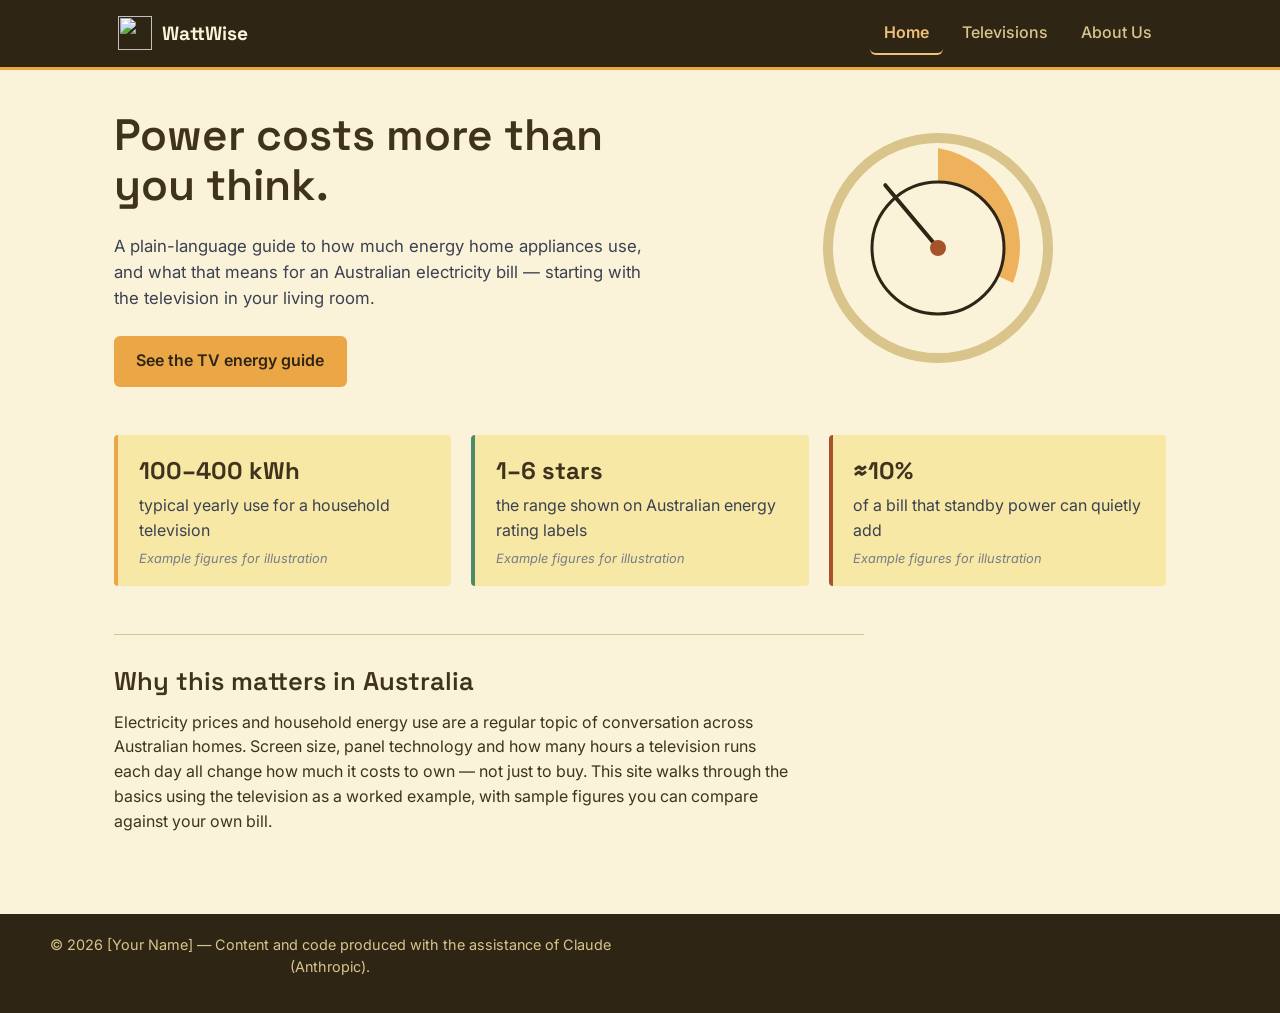
==== index.html @ 352d7a3a "Template" ====
<!DOCTYPE html>
<html lang="en-AU">
<head>
<meta charset="UTF-8">
<meta name="viewport" content="width=device-width, initial-scale=1.0">
<title>WattWise — Understand your appliance energy use</title>
<link rel="preconnect" href="https://fonts.googleapis.com">
<link rel="preconnect" href="https://fonts.gstatic.com" crossorigin>
<link href="https://fonts.googleapis.com/css2?family=Space+Grotesk:wght@500;600;700&family=Inter:wght@400;500;600&display=swap" rel="stylesheet">
<link rel="stylesheet" href="styles.css">
</head>
<body>

<header class="site-header">
  <div class="header-inner">
    <button class="logo" id="logo-btn" aria-label="WattWise home">
      <img src="C:\Users\User\Documents\GitHub\COS30045\PowerIcon.png" alt="" class="logo-mark">
      <span class="logo-text">WattWise</span>
    </button>

    <nav class="main-nav" aria-label="Main">
      <ul>
        <li><a href="#home" class="nav-link" data-page="home">Home</a></li>
        <li><a href="#televisions" class="nav-link" data-page="televisions">Televisions</a></li>
        <li><a href="#about" class="nav-link" data-page="about">About Us</a></li>
      </ul>
    </nav>
  </div>
</header>

<main>

  <!-- HOME PAGE -->
  <section id="home" class="page" data-title="WattWise — Home">
    <div class="hero">
      <div class="hero-text">
        <h1>Power costs more than you think.</h1>
        <p class="hero-sub">A plain-language guide to how much energy home appliances use, and what that means for an Australian electricity bill — starting with the television in your living room.</p>
        <a href="#televisions" class="cta nav-link" data-page="televisions">See the TV energy guide</a>
      </div>
      <div class="hero-art" aria-hidden="true">
        <svg viewBox="0 0 260 260" class="dial">
          <circle cx="130" cy="130" r="110" class="dial-ring"/>
          <path d="M130 130 L130 30 A100 100 0 0 1 205 165 Z" class="dial-fill"/>
          <circle cx="130" cy="130" r="66" class="dial-hub"/>
          <g class="dial-needle">
            <line x1="130" y1="130" x2="130" y2="48"/>
          </g>
          <circle cx="130" cy="130" r="8" class="dial-pin"/>
        </svg>
      </div>
    </div>

    <div class="stat-row">
      <div class="stat-card" style="--accent:#EBA746">
        <p class="stat-num">100–400 kWh</p>
        <p class="stat-label">typical yearly use for a household television</p>
        <p class="stat-note">Example figures for illustration</p>
      </div>
      <div class="stat-card" style="--accent:#4C8C6B">
        <p class="stat-num">1–6 stars</p>
        <p class="stat-label">the range shown on Australian energy rating labels</p>
        <p class="stat-note">Example figures for illustration</p>
      </div>
      <div class="stat-card" style="--accent:#A6522B">
        <p class="stat-num">≈10%</p>
        <p class="stat-label">of a bill that standby power can quietly add</p>
        <p class="stat-note">Example figures for illustration</p>
      </div>
    </div>

    <div class="info-block">
      <h2>Why this matters in Australia</h2>
      <p>Electricity prices and household energy use are a regular topic of conversation across Australian homes. Screen size, panel technology and how many hours a television runs each day all change how much it costs to own — not just to buy. This site walks through the basics using the television as a worked example, with sample figures you can compare against your own bill.</p>
    </div>
  </section>

  <!-- TELEVISIONS PAGE -->
  <section id="televisions" class="page" data-title="WattWise — Televisions">
    <h1>Comparing television energy use</h1>
    <p class="page-intro">Bigger screens generally draw more power, but panel type and picture settings matter just as much. The table below uses sample figures to show how the numbers might compare across common screen sizes.</p>

    <div class="table-wrap">
      <table>
        <caption>Sample television energy comparison (illustrative data)</caption>
        <thead>
          <tr>
            <th scope="col">Screen size</th>
            <th scope="col">Typical star rating</th>
            <th scope="col">Estimated annual energy</th>
            <th scope="col">Estimated annual cost*</th>
          </tr>
        </thead>
        <tbody>
          <tr>
            <td>32"</td>
            <td>5 stars</td>
            <td>90 kWh</td>
            <td>$27</td>
          </tr>
          <tr>
            <td>50"</td>
            <td>4 stars</td>
            <td>160 kWh</td>
            <td>$48</td>
          </tr>
          <tr>
            <td>65"</td>
            <td>3.5 stars</td>
            <td>230 kWh</td>
            <td>$69</td>
          </tr>
          <tr>
            <td>75"</td>
            <td>3 stars</td>
            <td>310 kWh</td>
            <td>$93</td>
          </tr>
        </tbody>
      </table>
      <p class="table-footnote">*Estimated cost based on a placeholder rate of $0.30 per kWh. Sample data for illustration only — not sourced from a specific product.</p>
    </div>

    <div class="rating-example">
      <h2>Reading a star rating</h2>
      <p>A higher star rating means a television uses less energy for a similar picture size and performance. Here's a sample rating for the 65" example above:</p>
      <div class="star-bar" role="img" aria-label="Sample rating of 3.5 out of 6 stars">
        <span class="star full"></span>
        <span class="star full"></span>
        <span class="star full"></span>
        <span class="star half"></span>
        <span class="star"></span>
        <span class="star"></span>
      </div>
    </div>

    <div class="tips">
      <h2>Three placeholder tips</h2>
      <ul>
        <li>Turn off fully at the wall rather than leaving a television on standby overnight.</li>
        <li>Match screen size to the room — a larger panel run at low brightness can still use less than a smaller one at full brightness.</li>
        <li>Check the star rating label before buying; it's designed for side-by-side comparison.</li>
      </ul>
    </div>
  </section>

  <!-- ABOUT PAGE -->
  <section id="about" class="page" data-title="WattWise — About Us">
    <h1>About this project</h1>
    <p class="page-intro">WattWise is a small teaching example built to demonstrate a simple three-page website with JavaScript-driven navigation, using appliance energy consumption in the Australian market as its subject matter.</p>

    <div class="about-grid">
      <div class="about-card">
        <h2>What's real, what's placeholder</h2>
        <p>The layout, navigation and structure are the actual deliverable. The figures on the Televisions page are sample data included to show how content could be presented — they are not drawn from a specific retailer or product.</p>
      </div>
      <div class="about-card">
        <h2>How it's built</h2>
        <p>One shared HTML page holds all three sections; a small JavaScript file shows and hides them and updates the navigation to reflect the current page, so no reload is needed when moving between Home, Televisions and About Us.</p>
      </div>
    </div>
  </section>

</main>

<footer class="site-footer">
  <p>© <span id="year"></span> [Your Name] — Content and code produced with the assistance of Claude (Anthropic).</p>
</footer>

<script src="script.js"></script>
</body>
</html>
---- styles.css ----
/* ============================================
   WattWise — design tokens
   Palette drawn from a "power/energy" logo concept.
   Replace these hex values if you have an official logo to match.
   ============================================ */
:root {
  /* Colours sampled directly from the WattWise power-icon logo */
  --ink: #3F331E;
  --ink-deep: #2E2515;
  --paper: #FBF3D9;
  --paper-alt: #F8E8A5;
  --amber: #EBA746;
  --amber-light: #F2C179;
  --brown: #7D6744;
  --teal: #4C8C6B;
  --ember: #A6522B;
  --line: #D9C48C;

  --font-head: "Space Grotesk", "Segoe UI", sans-serif;
  --font-body: "Inter", "Segoe UI", sans-serif;
}

* { box-sizing: border-box; }

html { scroll-behavior: smooth; }

body {
  margin: 0;
  font-family: var(--font-body);
  color: var(--ink);
  background: var(--paper);
  line-height: 1.55;
}

h1, h2 {
  font-family: var(--font-head);
  font-weight: 600;
  line-height: 1.15;
  margin: 0 0 0.5em 0;
}

h1 { font-size: clamp(2rem, 4vw, 2.75rem); }
h2 { font-size: clamp(1.3rem, 2.5vw, 1.6rem); }

p { margin: 0 0 1em 0; max-width: 68ch; }

a { color: inherit; }

:focus-visible {
  outline: 3px solid var(--teal);
  outline-offset: 2px;
}

/* ---------- Header / nav ---------- */

.site-header {
  background: var(--ink-deep);
  border-bottom: 3px solid var(--amber);
  position: sticky;
  top: 0;
  z-index: 10;
}

.header-inner {
  max-width: 1100px;
  margin: 0 auto;
  padding: 0.75rem 1.5rem;
  display: flex;
  align-items: center;
  justify-content: space-between;
  gap: 1rem;
  flex-wrap: wrap;
}

.logo {
  display: flex;
  align-items: center;
  gap: 0.6rem;
  background: none;
  border: none;
  cursor: pointer;
  padding: 0.25rem;
  border-radius: 6px;
  transition: transform 0.15s ease;
}

.logo:hover { transform: translateY(-1px); }

.logo-mark { width: 34px; height: 34px; display: block; }

.logo-text {
  font-family: var(--font-head);
  font-weight: 700;
  font-size: 1.2rem;
  color: var(--paper);
}

.main-nav ul {
  list-style: none;
  display: flex;
  gap: 0.25rem;
  margin: 0;
  padding: 0;
}

.nav-link {
  display: inline-block;
  text-decoration: none;
  color: #D9C48C;
  font-weight: 500;
  padding: 0.5rem 0.9rem;
  border-radius: 6px;
  border-bottom: 2px solid transparent;
  transition: color 0.15s ease, background 0.15s ease, border-color 0.15s ease;
}

.nav-link:hover {
  color: var(--paper);
  background: rgba(247, 193, 91, 0.12);
}

.nav-link.active {
  color: var(--amber-light);
  border-bottom-color: var(--amber-light);
  font-weight: 600;
}

/* ---------- Page sections ---------- */

main {
  max-width: 1100px;
  margin: 0 auto;
  padding: 2.5rem 1.5rem 4rem;
}

.page { display: none; }
.page.active { display: block; }

.page-intro { max-width: 70ch; color: #3A4150; }

/* ---------- Home: hero ---------- */

.hero {
  display: grid;
  grid-template-columns: 1.1fr 0.9fr;
  gap: 2.5rem;
  align-items: center;
  margin-bottom: 3rem;
}

.hero-sub { color: #3A4150; font-size: 1.05rem; }

.cta {
  display: inline-block;
  margin-top: 0.5rem;
  background: var(--amber);
  color: var(--ink-deep);
  font-weight: 600;
  padding: 0.75rem 1.4rem;
  border-radius: 6px;
  text-decoration: none;
  transition: background 0.15s ease;
}

.cta:hover { background: var(--amber-light); }

.hero-art { display: flex; justify-content: center; }

.dial { width: 100%; max-width: 260px; }
.dial-ring { fill: none; stroke: var(--line); stroke-width: 10; }
.dial-fill { fill: var(--amber); opacity: 0.85; }
.dial-hub { fill: var(--paper); stroke: var(--ink-deep); stroke-width: 3; }
.dial-needle line {
  stroke: var(--ink-deep);
  stroke-width: 4;
  stroke-linecap: round;
  transform-origin: 130px 130px;
  transform: rotate(-40deg);
  animation: needle-settle 1.1s ease-out;
}
.dial-pin { fill: var(--ember); }

@keyframes needle-settle {
  from { transform: rotate(-140deg); }
  to { transform: rotate(-40deg); }
}

@media (prefers-reduced-motion: reduce) {
  .dial-needle line { animation: none; }
}

/* ---------- Stat cards ---------- */

.stat-row {
  display: grid;
  grid-template-columns: repeat(3, 1fr);
  gap: 1.25rem;
  margin-bottom: 3rem;
}

.stat-card {
  background: var(--paper-alt);
  border-left: 4px solid var(--accent, var(--amber));
  padding: 1.1rem 1.3rem;
  border-radius: 4px;
}

.stat-num {
  font-family: var(--font-head);
  font-weight: 700;
  font-size: 1.5rem;
  margin: 0 0 0.15em 0;
}

.stat-label { margin: 0 0 0.4em 0; color: #3A4150; }

.stat-note {
  margin: 0;
  font-size: 0.8rem;
  color: #767C88;
  font-style: italic;
}

.info-block {
  border-top: 1px solid var(--line);
  padding-top: 2rem;
  max-width: 75ch;
}

/* ---------- Televisions page ---------- */

.table-wrap { margin: 1.75rem 0 2.5rem; overflow-x: auto; }

table {
  border-collapse: collapse;
  width: 100%;
  min-width: 480px;
}

caption {
  text-align: left;
  font-weight: 600;
  margin-bottom: 0.5rem;
  color: #3A4150;
}

th, td {
  text-align: left;
  padding: 0.65rem 0.9rem;
  border-bottom: 1px solid var(--line);
}

thead th {
  background: var(--ink-deep);
  color: var(--paper);
  font-weight: 600;
}

tbody tr:nth-child(even) { background: var(--paper-alt); }

.table-footnote {
  font-size: 0.85rem;
  color: #767C88;
  margin-top: 0.75rem;
  max-width: 70ch;
}

.rating-example { margin-bottom: 2.5rem; }

.star-bar { display: flex; gap: 0.35rem; margin-top: 0.75rem; }

.star {
  width: 28px;
  height: 28px;
  background: var(--line);
  clip-path: polygon(50% 0%, 61% 35%, 98% 35%, 68% 57%, 79% 91%, 50% 70%, 21% 91%, 32% 57%, 2% 35%, 39% 35%);
}

.star.full { background: var(--teal); }
.star.half {
  background: linear-gradient(90deg, var(--teal) 50%, var(--line) 50%);
}

.tips ul { padding-left: 1.2rem; max-width: 65ch; }
.tips li { margin-bottom: 0.5rem; }

/* ---------- About page ---------- */

.about-grid {
  display: grid;
  grid-template-columns: 1fr 1fr;
  gap: 1.5rem;
  margin-top: 1.5rem;
}

.about-card {
  background: var(--paper-alt);
  padding: 1.25rem 1.4rem;
  border-radius: 4px;
}

.about-card p { margin-bottom: 0; }

/* ---------- Footer ---------- */

.site-footer {
  background: var(--ink-deep);
  color: #D9C48C;
  text-align: center;
  padding: 1.25rem 1.5rem;
  font-size: 0.9rem;
}

/* ---------- Responsive ---------- */

@media (max-width: 720px) {
  .hero { grid-template-columns: 1fr; }
  .hero-art { order: -1; }
  .stat-row { grid-template-columns: 1fr; }
  .about-grid { grid-template-columns: 1fr; }
  .main-nav ul { gap: 0; }
  .nav-link { padding: 0.5rem 0.6rem; font-size: 0.95rem; }
}
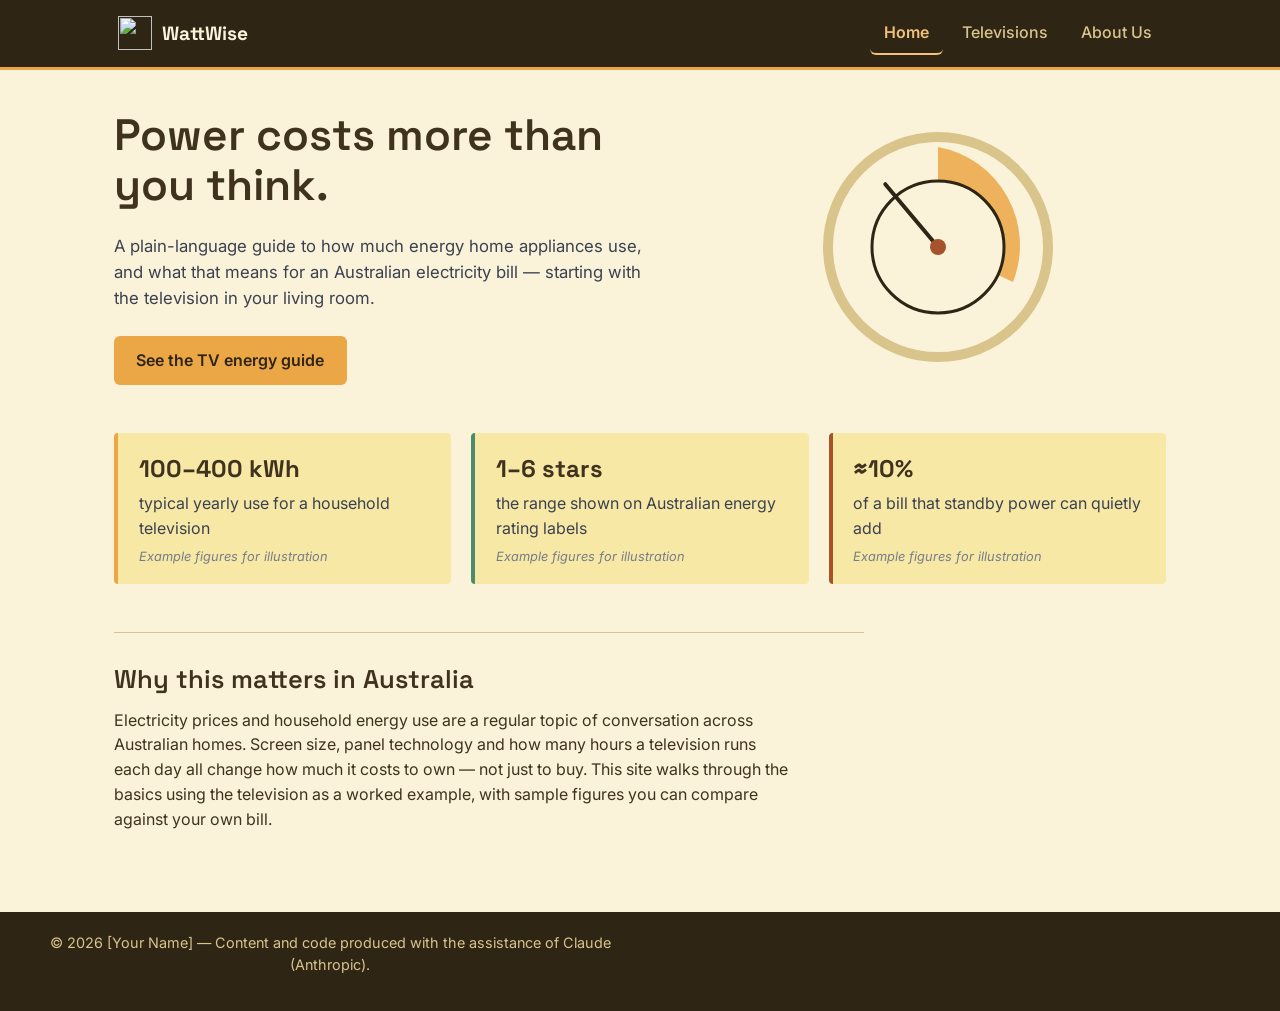
==== commit 9c5cedf1: "Into 3 html file" ====
--- a/index.html
+++ b/index.html
@@ -3,7 +3,7 @@
 <head>
 <meta charset="UTF-8">
 <meta name="viewport" content="width=device-width, initial-scale=1.0">
-<title>WattWise — Understand your appliance energy use</title>
+<title>WattWise — Home</title>
 <link rel="preconnect" href="https://fonts.googleapis.com">
 <link rel="preconnect" href="https://fonts.gstatic.com" crossorigin>
 <link href="https://fonts.googleapis.com/css2?family=Space+Grotesk:wght@500;600;700&family=Inter:wght@400;500;600&display=swap" rel="stylesheet">
@@ -13,16 +13,16 @@
 
 <header class="site-header">
   <div class="header-inner">
-    <button class="logo" id="logo-btn" aria-label="WattWise home">
+    <a href="index.html" class="logo" aria-label="WattWise home">
       <img src="C:\Users\User\Documents\GitHub\COS30045\PowerIcon.png" alt="" class="logo-mark">
       <span class="logo-text">WattWise</span>
-    </button>
+    </a>
 
     <nav class="main-nav" aria-label="Main">
       <ul>
-        <li><a href="#home" class="nav-link" data-page="home">Home</a></li>
-        <li><a href="#televisions" class="nav-link" data-page="televisions">Televisions</a></li>
-        <li><a href="#about" class="nav-link" data-page="about">About Us</a></li>
+        <li><a href="index.html" class="nav-link">Home</a></li>
+        <li><a href="televisions.html" class="nav-link">Televisions</a></li>
+        <li><a href="about.html" class="nav-link">About Us</a></li>
       </ul>
     </nav>
   </div>
@@ -30,136 +30,47 @@
 
 <main>
 
-  <!-- HOME PAGE -->
-  <section id="home" class="page" data-title="WattWise — Home">
-    <div class="hero">
-      <div class="hero-text">
-        <h1>Power costs more than you think.</h1>
-        <p class="hero-sub">A plain-language guide to how much energy home appliances use, and what that means for an Australian electricity bill — starting with the television in your living room.</p>
-        <a href="#televisions" class="cta nav-link" data-page="televisions">See the TV energy guide</a>
-      </div>
-      <div class="hero-art" aria-hidden="true">
-        <svg viewBox="0 0 260 260" class="dial">
-          <circle cx="130" cy="130" r="110" class="dial-ring"/>
-          <path d="M130 130 L130 30 A100 100 0 0 1 205 165 Z" class="dial-fill"/>
-          <circle cx="130" cy="130" r="66" class="dial-hub"/>
-          <g class="dial-needle">
-            <line x1="130" y1="130" x2="130" y2="48"/>
-          </g>
-          <circle cx="130" cy="130" r="8" class="dial-pin"/>
-        </svg>
-      </div>
+  <div class="hero">
+    <div class="hero-text">
+      <h1>Power costs more than you think.</h1>
+      <p class="hero-sub">A plain-language guide to how much energy home appliances use, and what that means for an Australian electricity bill — starting with the television in your living room.</p>
+      <a href="televisions.html" class="cta">See the TV energy guide</a>
     </div>
+    <div class="hero-art" aria-hidden="true">
+      <svg viewBox="0 0 260 260" class="dial">
+        <circle cx="130" cy="130" r="110" class="dial-ring"/>
+        <path d="M130 130 L130 30 A100 100 0 0 1 205 165 Z" class="dial-fill"/>
+        <circle cx="130" cy="130" r="66" class="dial-hub"/>
+        <g class="dial-needle">
+          <line x1="130" y1="130" x2="130" y2="48"/>
+        </g>
+        <circle cx="130" cy="130" r="8" class="dial-pin"/>
+      </svg>
+    </div>
+  </div>
 
-    <div class="stat-row">
-      <div class="stat-card" style="--accent:#EBA746">
-        <p class="stat-num">100–400 kWh</p>
-        <p class="stat-label">typical yearly use for a household television</p>
-        <p class="stat-note">Example figures for illustration</p>
-      </div>
-      <div class="stat-card" style="--accent:#4C8C6B">
-        <p class="stat-num">1–6 stars</p>
-        <p class="stat-label">the range shown on Australian energy rating labels</p>
-        <p class="stat-note">Example figures for illustration</p>
-      </div>
-      <div class="stat-card" style="--accent:#A6522B">
-        <p class="stat-num">≈10%</p>
-        <p class="stat-label">of a bill that standby power can quietly add</p>
-        <p class="stat-note">Example figures for illustration</p>
-      </div>
+  <div class="stat-row">
+    <div class="stat-card" style="--accent:#EBA746">
+      <p class="stat-num">100–400 kWh</p>
+      <p class="stat-label">typical yearly use for a household television</p>
+      <p class="stat-note">Example figures for illustration</p>
     </div>
+    <div class="stat-card" style="--accent:#4C8C6B">
+      <p class="stat-num">1–6 stars</p>
+      <p class="stat-label">the range shown on Australian energy rating labels</p>
+      <p class="stat-note">Example figures for illustration</p>
+    </div>
+    <div class="stat-card" style="--accent:#A6522B">
+      <p class="stat-num">≈10%</p>
+      <p class="stat-label">of a bill that standby power can quietly add</p>
+      <p class="stat-note">Example figures for illustration</p>
+    </div>
+  </div>
 
-    <div class="info-block">
-      <h2>Why this matters in Australia</h2>
-      <p>Electricity prices and household energy use are a regular topic of conversation across Australian homes. Screen size, panel technology and how many hours a television runs each day all change how much it costs to own — not just to buy. This site walks through the basics using the television as a worked example, with sample figures you can compare against your own bill.</p>
-    </div>
-  </section>
-
-  <!-- TELEVISIONS PAGE -->
-  <section id="televisions" class="page" data-title="WattWise — Televisions">
-    <h1>Comparing television energy use</h1>
-    <p class="page-intro">Bigger screens generally draw more power, but panel type and picture settings matter just as much. The table below uses sample figures to show how the numbers might compare across common screen sizes.</p>
-
-    <div class="table-wrap">
-      <table>
-        <caption>Sample television energy comparison (illustrative data)</caption>
-        <thead>
-          <tr>
-            <th scope="col">Screen size</th>
-            <th scope="col">Typical star rating</th>
-            <th scope="col">Estimated annual energy</th>
-            <th scope="col">Estimated annual cost*</th>
-          </tr>
-        </thead>
-        <tbody>
-          <tr>
-            <td>32"</td>
-            <td>5 stars</td>
-            <td>90 kWh</td>
-            <td>$27</td>
-          </tr>
-          <tr>
-            <td>50"</td>
-            <td>4 stars</td>
-            <td>160 kWh</td>
-            <td>$48</td>
-          </tr>
-          <tr>
-            <td>65"</td>
-            <td>3.5 stars</td>
-            <td>230 kWh</td>
-            <td>$69</td>
-          </tr>
-          <tr>
-            <td>75"</td>
-            <td>3 stars</td>
-            <td>310 kWh</td>
-            <td>$93</td>
-          </tr>
-        </tbody>
-      </table>
-      <p class="table-footnote">*Estimated cost based on a placeholder rate of $0.30 per kWh. Sample data for illustration only — not sourced from a specific product.</p>
-    </div>
-
-    <div class="rating-example">
-      <h2>Reading a star rating</h2>
-      <p>A higher star rating means a television uses less energy for a similar picture size and performance. Here's a sample rating for the 65" example above:</p>
-      <div class="star-bar" role="img" aria-label="Sample rating of 3.5 out of 6 stars">
-        <span class="star full"></span>
-        <span class="star full"></span>
-        <span class="star full"></span>
-        <span class="star half"></span>
-        <span class="star"></span>
-        <span class="star"></span>
-      </div>
-    </div>
-
-    <div class="tips">
-      <h2>Three placeholder tips</h2>
-      <ul>
-        <li>Turn off fully at the wall rather than leaving a television on standby overnight.</li>
-        <li>Match screen size to the room — a larger panel run at low brightness can still use less than a smaller one at full brightness.</li>
-        <li>Check the star rating label before buying; it's designed for side-by-side comparison.</li>
-      </ul>
-    </div>
-  </section>
-
-  <!-- ABOUT PAGE -->
-  <section id="about" class="page" data-title="WattWise — About Us">
-    <h1>About this project</h1>
-    <p class="page-intro">WattWise is a small teaching example built to demonstrate a simple three-page website with JavaScript-driven navigation, using appliance energy consumption in the Australian market as its subject matter.</p>
-
-    <div class="about-grid">
-      <div class="about-card">
-        <h2>What's real, what's placeholder</h2>
-        <p>The layout, navigation and structure are the actual deliverable. The figures on the Televisions page are sample data included to show how content could be presented — they are not drawn from a specific retailer or product.</p>
-      </div>
-      <div class="about-card">
-        <h2>How it's built</h2>
-        <p>One shared HTML page holds all three sections; a small JavaScript file shows and hides them and updates the navigation to reflect the current page, so no reload is needed when moving between Home, Televisions and About Us.</p>
-      </div>
-    </div>
-  </section>
+  <div class="info-block">
+    <h2>Why this matters in Australia</h2>
+    <p>Electricity prices and household energy use are a regular topic of conversation across Australian homes. Screen size, panel technology and how many hours a television runs each day all change how much it costs to own — not just to buy. This site walks through the basics using the television as a worked example, with sample figures you can compare against your own bill.</p>
+  </div>
 
 </main>
 
--- a/styles.css
+++ b/styles.css
@@ -76,9 +76,7 @@
   display: flex;
   align-items: center;
   gap: 0.6rem;
-  background: none;
-  border: none;
-  cursor: pointer;
+  text-decoration: none;
   padding: 0.25rem;
   border-radius: 6px;
   transition: transform 0.15s ease;
@@ -132,9 +130,6 @@
   margin: 0 auto;
   padding: 2.5rem 1.5rem 4rem;
 }
-
-.page { display: none; }
-.page.active { display: block; }
 
 .page-intro { max-width: 70ch; color: #3A4150; }
 
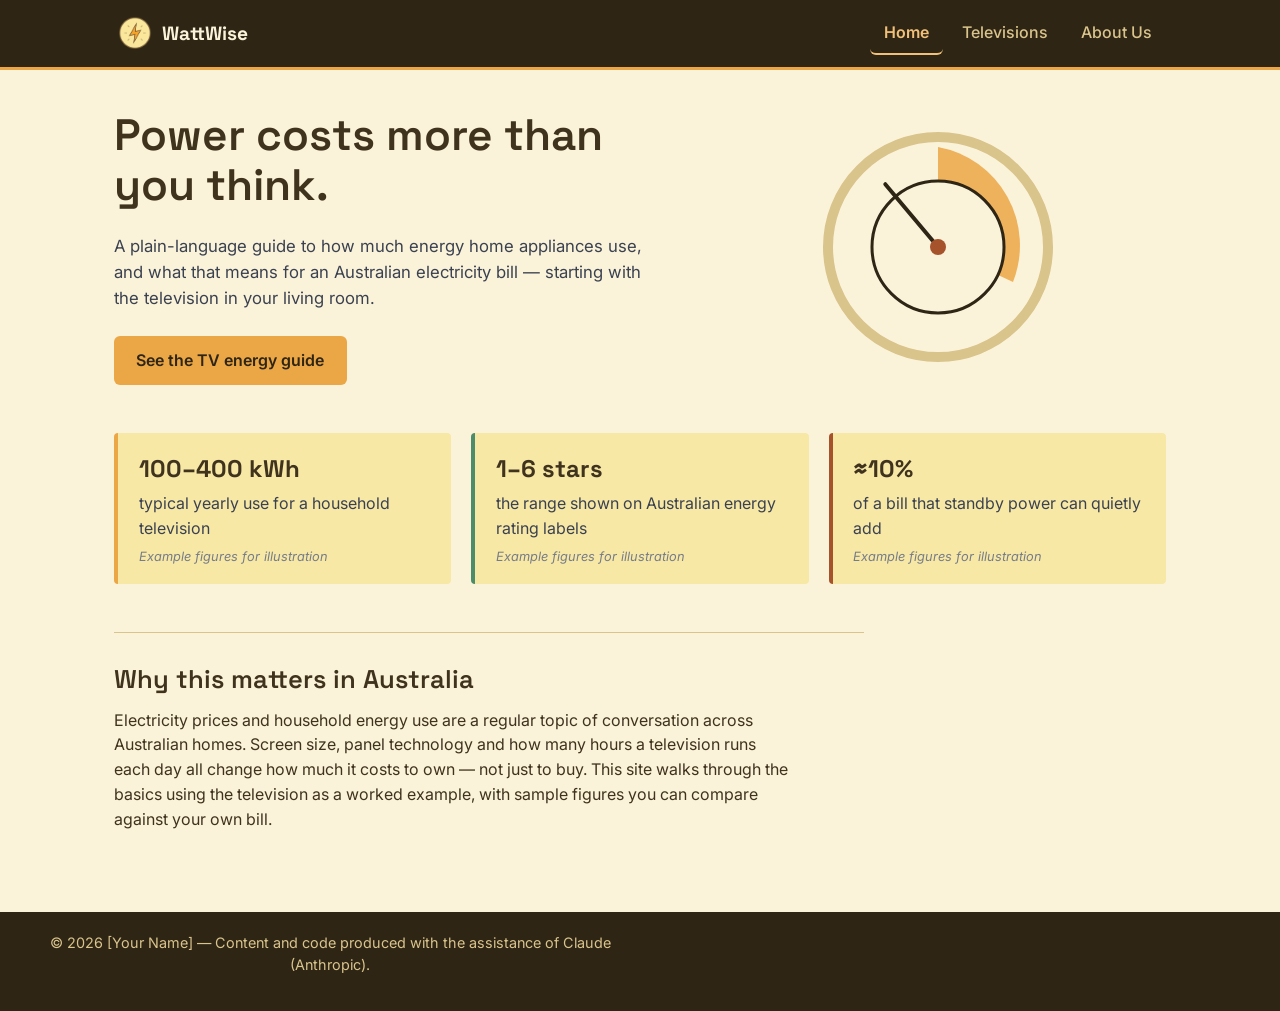
==== commit bacf974c: "update" ====
--- a/index.html
+++ b/index.html
@@ -14,7 +14,7 @@
 <header class="site-header">
   <div class="header-inner">
     <a href="index.html" class="logo" aria-label="WattWise home">
-      <img src="C:\Users\User\Documents\GitHub\COS30045\PowerIcon.png" alt="" class="logo-mark">
+      <img src="Images/PowerIcon.png" alt="" class="logo-mark">
       <span class="logo-text">WattWise</span>
     </a>
 
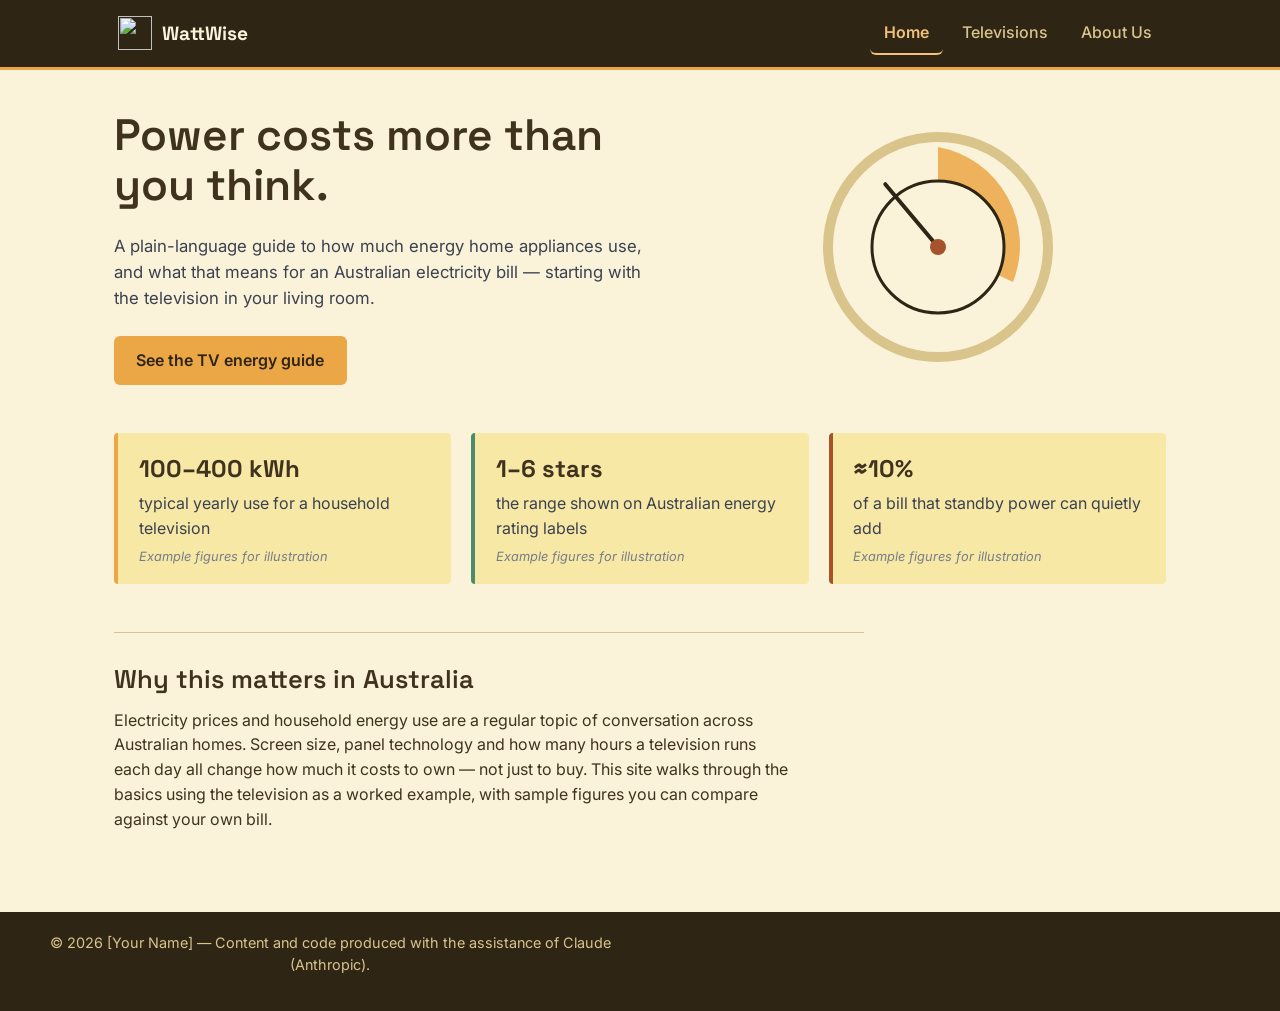
==== commit ac3ae199: "i" ====
--- a/index.html
+++ b/index.html
@@ -14,7 +14,7 @@
 <header class="site-header">
   <div class="header-inner">
     <a href="index.html" class="logo" aria-label="WattWise home">
-      <img src="Images/PowerIcon.png" alt="" class="logo-mark">
+      <img src="C:\Users\User\Documents\GitHub\COS30045\Images\PowerIcon.png" alt="" class="logo-mark">
       <span class="logo-text">WattWise</span>
     </a>
 
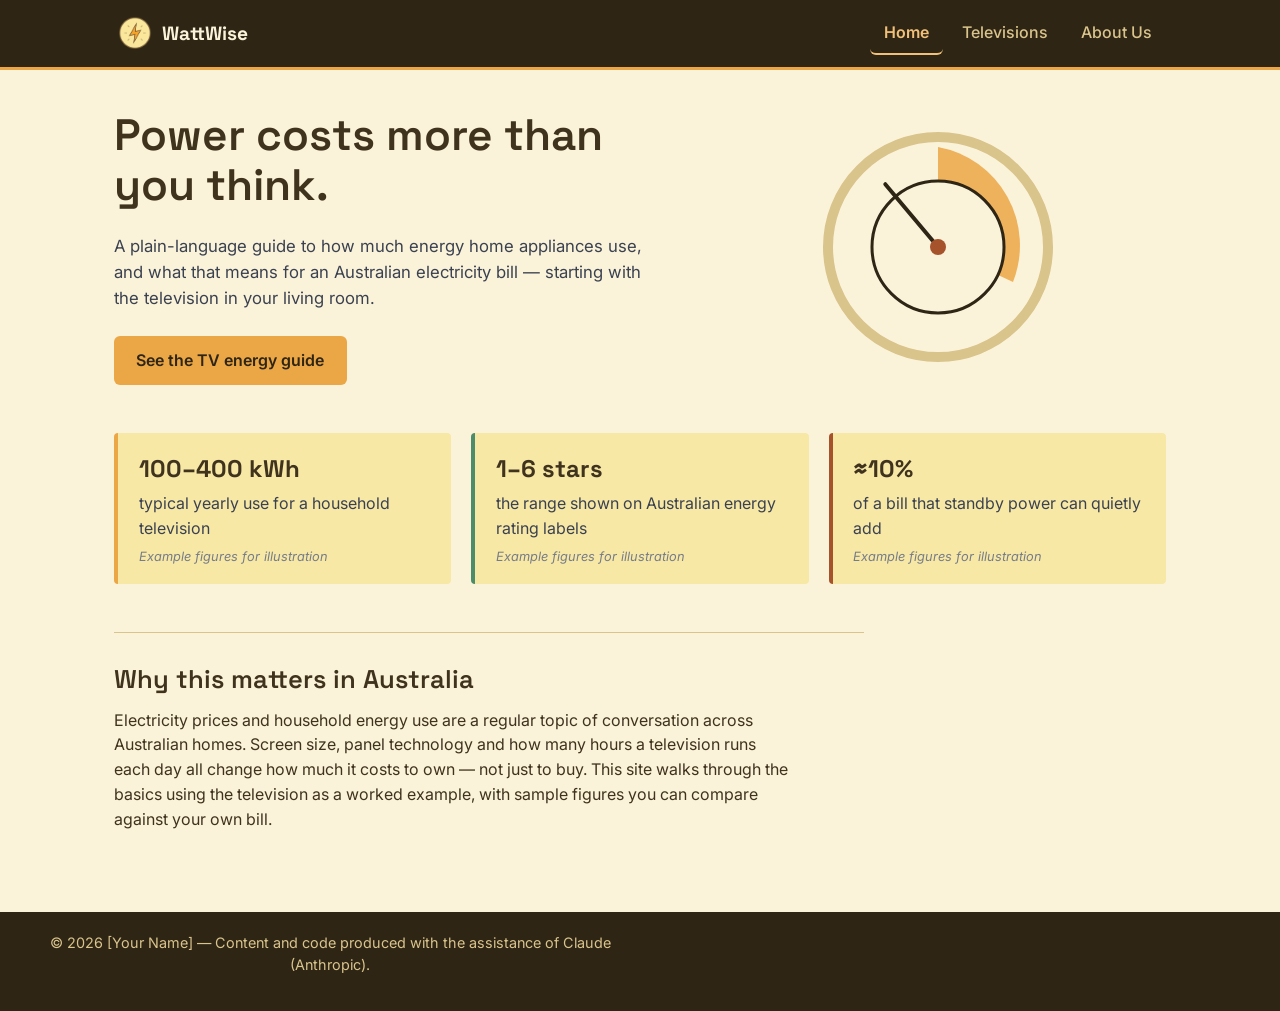
==== commit 6f99c770: "k" ====
--- a/index.html
+++ b/index.html
@@ -14,7 +14,7 @@
 <header class="site-header">
   <div class="header-inner">
     <a href="index.html" class="logo" aria-label="WattWise home">
-      <img src="C:\Users\User\Documents\GitHub\COS30045\Images\PowerIcon.png" alt="" class="logo-mark">
+      <img src="PowerIcon.png" alt="" class="logo-mark">
       <span class="logo-text">WattWise</span>
     </a>
 
--- a/styles.css
+++ b/styles.css
@@ -84,7 +84,7 @@
 
 .logo:hover { transform: translateY(-1px); }
 
-.logo-mark { width: 34px; height: 34px; display: block; }
+.logo-mark { width: 34px; height: 34px;  }
 
 .logo-text {
   font-family: var(--font-head);
